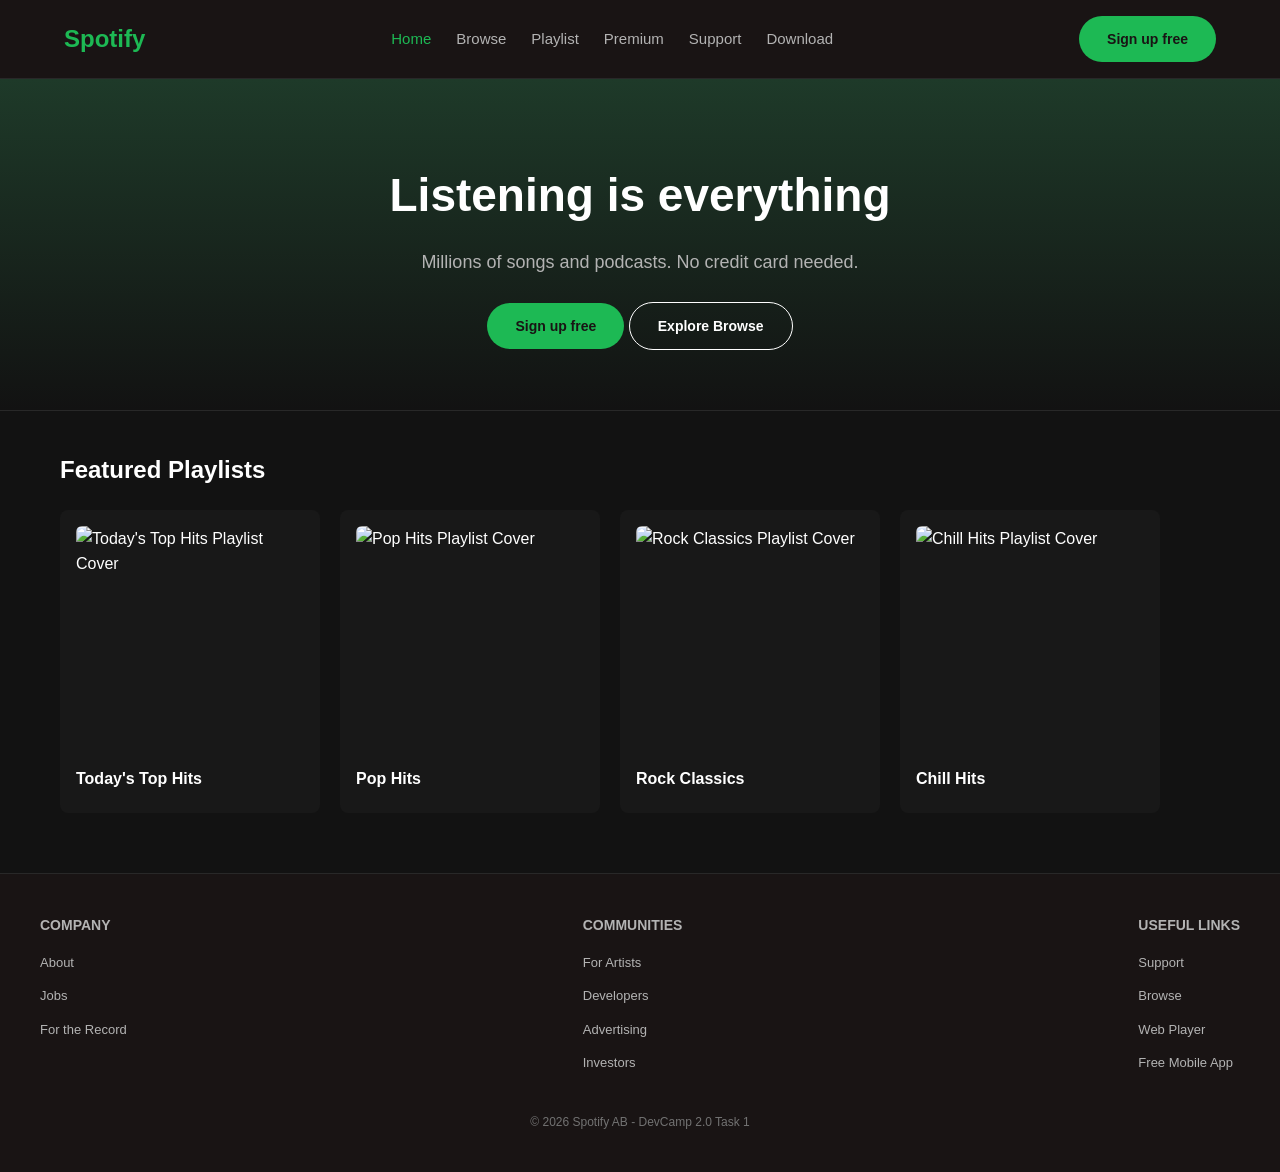
==== index.html @ ec140840 "My Spotify Clone Task 1" ====
<!DOCTYPE html>
<html lang="en">
<head>
  <meta charset="UTF-8">
  <meta name="viewport" content="width=device-width, initial-scale=1.0">
  <title>Spotify - Web Player (Home)</title>
  <link rel="stylesheet" href="style.css">
</head>
<body>

  <header>
    <nav class="navbar">
      <div class="logo">
        <a href="index.html">Spotify</a>
      </div>

      <ul class="nav-links">
        <li><a href="index.html" class="active">Home</a></li>
        <li><a href="browse.html">Browse</a></li>
        <li><a href="playlist.html">Playlist</a></li>
        <li><a href="#premium">Premium</a></li>
        <li><a href="#support">Support</a></li>
        <li><a href="#download">Download</a></li>
      </ul>

      <div class="nav-btn">
        <a href="login.html" class="btn btn-green">Sign up free</a>
      </div>
    </nav>
  </header>

  <main>
    <section id="hero">
      <h1>Listening is everything</h1>
      <p>Millions of songs and podcasts. No credit card needed.</p>
      <a href="login.html" class="btn btn-green">Sign up free</a>
      <a href="browse.html" class="btn btn-outline">Explore Browse</a>
    </section>

    <section class="section">
      <h2>Featured Playlists</h2>

      <div class="cards-container">
        <article class="card">
          <a href="playlist.html">
            <img src="images/top-hits.svg" alt="Today's Top Hits Playlist Cover">
            <h3>Today's Top Hits</h3>
          </a>
        </article>

        <article class="card">
          <a href="playlist.html">
            <img src="images/pop-hits.svg" alt="Pop Hits Playlist Cover">
            <h3>Pop Hits</h3>
          </a>
        </article>

        <article class="card">
          <a href="playlist.html">
            <img src="images/rock-classics.svg" alt="Rock Classics Playlist Cover">
            <h3>Rock Classics</h3>
          </a>
        </article>

        <article class="card">
          <a href="playlist.html">
            <img src="images/chill-hits.svg" alt="Chill Hits Playlist Cover">
            <h3>Chill Hits</h3>
          </a>
        </article>
      </div>
    </section>
  </main>

  <footer>
    <div class="footer-content">
      <div class="footer-column">
        <h4>Company</h4>
        <ul>
          <li><a href="#">About</a></li>
          <li><a href="#">Jobs</a></li>
          <li><a href="#">For the Record</a></li>
        </ul>
      </div>

      <div class="footer-column">
        <h4>Communities</h4>
        <ul>
          <li><a href="#">For Artists</a></li>
          <li><a href="#">Developers</a></li>
          <li><a href="#">Advertising</a></li>
          <li><a href="#">Investors</a></li>
        </ul>
      </div>

      <div class="footer-column">
        <h4>Useful Links</h4>
        <ul>
          <li><a href="#">Support</a></li>
          <li><a href="browse.html">Browse</a></li>
          <li><a href="playlist.html">Web Player</a></li>
          <li><a href="login.html">Free Mobile App</a></li>
        </ul>
      </div>
    </div>

    <p class="copyright">&copy; 2026 Spotify AB - DevCamp 2.0 Task 1</p>
  </footer>

</body>
</html>
---- style.css ----
/* ==========================================================================
   Spotify Website Clone - style.css
   DevCamp 2.0 - Task 1: Multi-Page Static Website (HTML & CSS Only)
   ========================================================================== */

* {
  margin: 0;
  padding: 0;
  box-sizing: border-box;
}

body {
  font-family: "Helvetica Neue", Arial, sans-serif;
  background-color: #121212;
  color: #ffffff;
  line-height: 1.6;
}

a {
  color: #ffffff;
  text-decoration: none;
  transition: 0.3s ease;
}

/* Button Classes */
.btn {
  display: inline-block;
  padding: 12px 28px;
  border-radius: 30px;
  font-size: 14px;
  font-weight: bold;
  text-align: center;
  border: none;
  cursor: pointer;
  transition: 0.3s ease;
}

.btn-green {
  background-color: #1DB954;
  color: #191414;
}

.btn-green:hover {
  background-color: #1ed760;
  transform: scale(1.05);
}

.btn-outline {
  background-color: transparent;
  color: #ffffff;
  border: 1px solid #ffffff;
}

.btn-outline:hover {
  background-color: #ffffff;
  color: #191414;
}

/* Navbar */
header {
  background-color: #191414;
  border-bottom: 1px solid #282828;
}

.navbar {
  display: flex;
  justify-content: space-between;
  align-items: center;
  padding: 16px 24px;
  max-width: 1200px;
  margin: 0 auto;
}

.logo a {
  font-size: 24px;
  font-weight: bold;
  color: #1DB954;
}

.nav-links {
  display: flex;
  list-style: none;
  gap: 25px;
}

.nav-links a {
  color: #b3b3b3;
  font-size: 15px;
  font-weight: 500;
}

.nav-links a:hover,
.nav-links a.active {
  color: #1DB954;
}

/* Hero Section */
#hero {
  background: linear-gradient(180deg, #1e3a29 0%, #121212 100%);
  text-align: center;
  padding: 80px 20px 60px;
  border-bottom: 1px solid #282828;
}

#hero h1 {
  font-size: 46px;
  margin-bottom: 15px;
}

#hero p {
  font-size: 18px;
  color: #b3b3b3;
  margin-bottom: 25px;
}

/* Section & Cards */
.section {
  max-width: 1200px;
  margin: 40px auto;
  padding: 0 20px;
}

.section h2 {
  font-size: 24px;
  margin-bottom: 20px;
}

.cards-container {
  display: flex;
  flex-wrap: wrap;
  gap: 20px;
}

.card {
  background-color: #181818;
  padding: 16px;
  border-radius: 8px;
  flex: 1 1 200px;
  max-width: 260px;
  transition: 0.3s;
}

.card:hover {
  background-color: #282828;
  transform: translateY(-5px);
}

.card img {
  width: 100%;
  aspect-ratio: 1 / 1;
  border-radius: 6px;
  margin-bottom: 12px;
  object-fit: cover;
  display: block;
}

.card h3 {
  font-size: 16px;
  margin-bottom: 6px;
  color: #ffffff;
}

/* Browse Page */
.browse-heading {
  font-size: 32px;
  margin-bottom: 25px;
}

.genre-grid {
  display: flex;
  flex-wrap: wrap;
  gap: 20px;
}

.genre-card {
  position: relative;
  overflow: hidden;
  flex: 1 1 220px;
  height: 140px;
  padding: 20px;
  border-radius: 8px;
  color: #ffffff;
  font-size: 22px;
  font-weight: bold;
  display: block;
  transition: 0.3s ease;
}

.genre-card img {
  position: absolute;
  right: -8px;
  bottom: -8px;
  width: 72px;
  height: 72px;
  border-radius: 6px;
  transform: rotate(25deg);
  box-shadow: 0 4px 10px rgba(0, 0, 0, 0.4);
  transition: 0.3s ease;
  pointer-events: none;
}

.genre-card:hover {
  transform: scale(1.03);
}

.genre-card:hover img {
  transform: rotate(20deg) scale(1.08);
}

.pop { background-color: #8c1932; }
.hiphop { background-color: #bc5900; }
.chill { background-color: #27856a; }
.workout { background-color: #148a08; }

/* Playlist Details */
.playlist-header {
  display: flex;
  gap: 30px;
  align-items: flex-end;
  background-color: #1e3a29;
  padding: 40px 30px;
  border-radius: 8px 8px 0 0;
  margin-bottom: 25px;
}

.playlist-cover {
  width: 190px;
  height: 190px;
  border-radius: 6px;
  box-shadow: 0 4px 20px rgba(0, 0, 0, 0.6);
  object-fit: cover;
  display: block;
}

#playlist-info h1 {
  font-size: 38px;
  margin-bottom: 10px;
}

#playlist-info p {
  color: #b3b3b3;
  margin-bottom: 8px;
}

.play-btn {
  width: 56px;
  height: 56px;
  border-radius: 50%;
  background-color: #1DB954;
  color: #191414;
  font-size: 22px;
  border: none;
  cursor: pointer;
  display: flex;
  align-items: center;
  justify-content: center;
  margin: 15px 0 25px 0;
  transition: 0.3s ease;
}

.play-btn:hover {
  background-color: #1ed760;
  transform: scale(1.08);
}

.track-table {
  width: 100%;
  border-collapse: collapse;
  text-align: left;
}

.track-table th {
  color: #b3b3b3;
  border-bottom: 1px solid #282828;
  padding: 12px;
  font-size: 14px;
}

.track-table td {
  padding: 14px 12px;
  border-bottom: 1px solid #1f1f1f;
  color: #b3b3b3;
}

.track-table tr:hover td {
  background-color: #282828;
  color: #ffffff;
}

.track-title {
  color: #ffffff;
  font-weight: bold;
}

/* Login Form */
#login-box {
  max-width: 420px;
  margin: 60px auto;
  background-color: #181818;
  padding: 40px 30px;
  border-radius: 10px;
  text-align: center;
  border: 1px solid #282828;
}

#login-box h1 {
  margin-bottom: 25px;
  font-size: 26px;
}

.form-group {
  margin-bottom: 20px;
  text-align: left;
}

.form-group label {
  display: block;
  margin-bottom: 8px;
  font-size: 14px;
  color: #b3b3b3;
}

.form-group input {
  width: 100%;
  padding: 12px;
  border-radius: 4px;
  border: 1px solid #404040;
  background-color: #121212;
  color: #ffffff;
  font-size: 14px;
  outline: none;
}

.form-group input:focus {
  border-color: #1DB954;
}

.btn-block {
  width: 100%;
  margin-top: 10px;
}

/* Footer */
footer {
  background-color: #191414;
  padding: 40px 20px;
  margin-top: 60px;
  border-top: 1px solid #282828;
}

.footer-content {
  max-width: 1200px;
  margin: 0 auto;
  display: flex;
  justify-content: space-between;
  flex-wrap: wrap;
  gap: 20px;
}

.footer-column h4 {
  color: #b3b3b3;
  margin-bottom: 12px;
  font-size: 14px;
  text-transform: uppercase;
}

.footer-column ul {
  list-style: none;
}

.footer-column li {
  margin-bottom: 8px;
}

.footer-column a {
  color: #b3b3b3;
  font-size: 13px;
}

.footer-column a:hover {
  color: #ffffff;
  text-decoration: underline;
}

.copyright {
  text-align: center;
  color: #727272;
  font-size: 12px;
  margin-top: 30px;
}
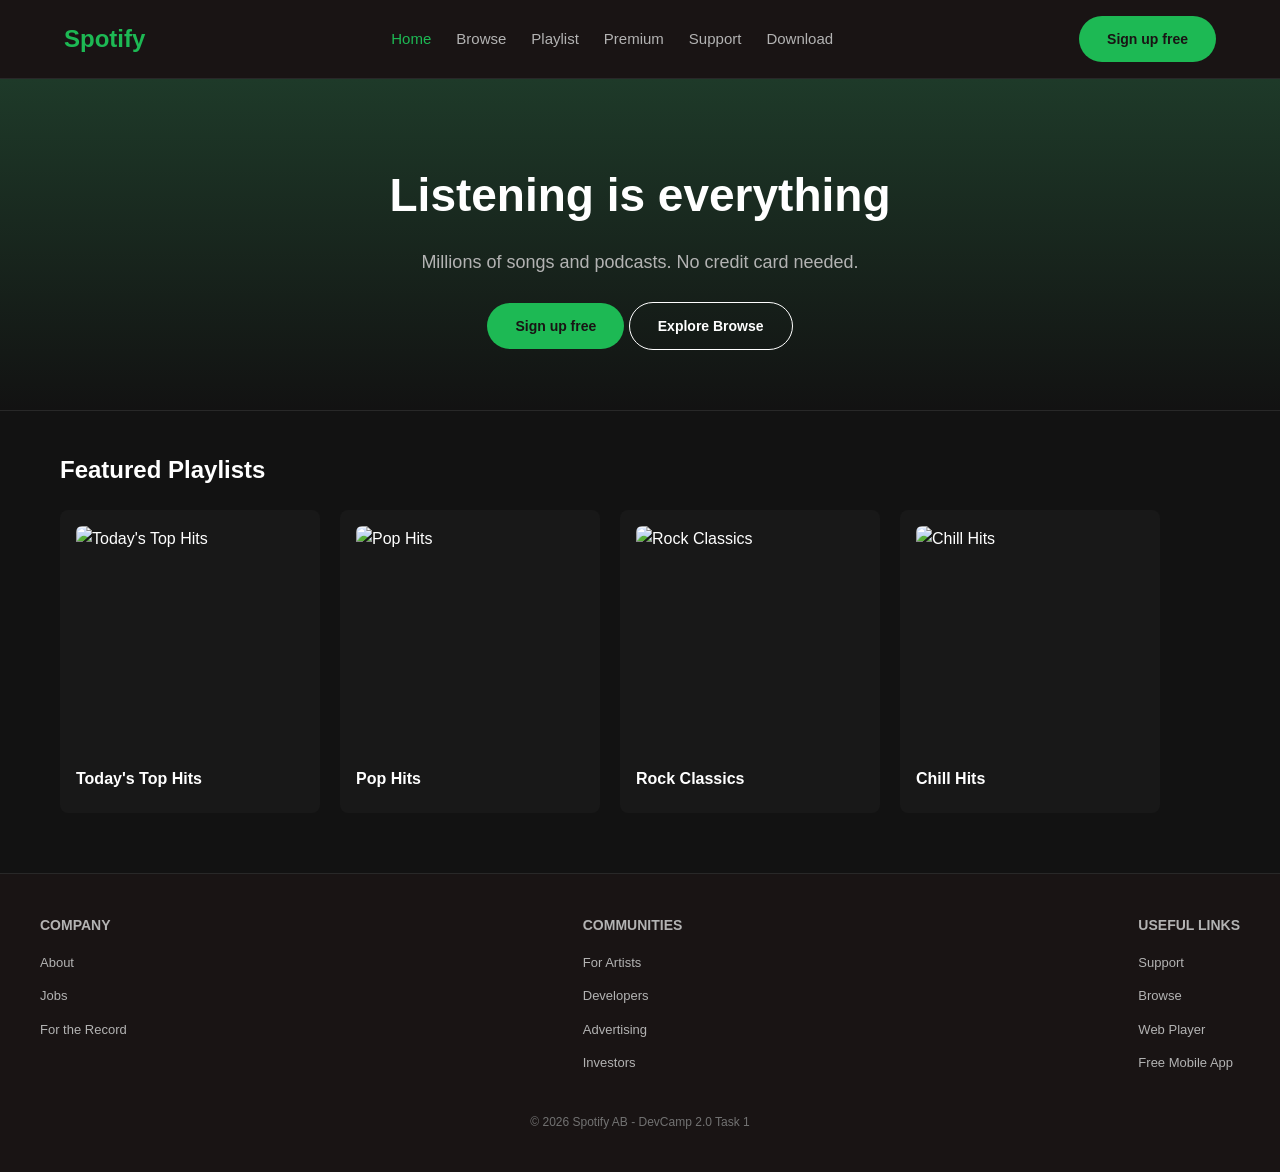
==== commit ba0c23d9: "Update index.html" ====
--- a/index.html
+++ b/index.html
@@ -41,30 +41,34 @@
       <h2>Featured Playlists</h2>
 
       <div class="cards-container">
+        <!-- Playlist Card 1 -->
         <article class="card">
           <a href="playlist.html">
-            <img src="images/top-hits.svg" alt="Today's Top Hits Playlist Cover">
+            <img src="https://images.unsplash.com/photo-1514525253161-7a46d19cd819?w=400&h=400&fit=crop" alt="Today's Top Hits">
             <h3>Today's Top Hits</h3>
           </a>
         </article>
 
+        <!-- Playlist Card 2 -->
         <article class="card">
           <a href="playlist.html">
-            <img src="images/pop-hits.svg" alt="Pop Hits Playlist Cover">
+            <img src="https://images.unsplash.com/photo-1470225620780-dba8ba36b745?w=400&h=400&fit=crop" alt="Pop Hits">
             <h3>Pop Hits</h3>
           </a>
         </article>
 
+        <!-- Playlist Card 3 -->
         <article class="card">
           <a href="playlist.html">
-            <img src="images/rock-classics.svg" alt="Rock Classics Playlist Cover">
+            <img src="https://images.unsplash.com/photo-1498038432885-c6f3f1b912ee?w=400&h=400&fit=crop" alt="Rock Classics">
             <h3>Rock Classics</h3>
           </a>
         </article>
 
+        <!-- Playlist Card 4 -->
         <article class="card">
           <a href="playlist.html">
-            <img src="images/chill-hits.svg" alt="Chill Hits Playlist Cover">
+            <img src="https://images.unsplash.com/photo-1518609878373-06d740f60d8b?w=400&h=400&fit=crop" alt="Chill Hits">
             <h3>Chill Hits</h3>
           </a>
         </article>
@@ -108,4 +112,4 @@
   </footer>
 
 </body>
-</html>+</html>
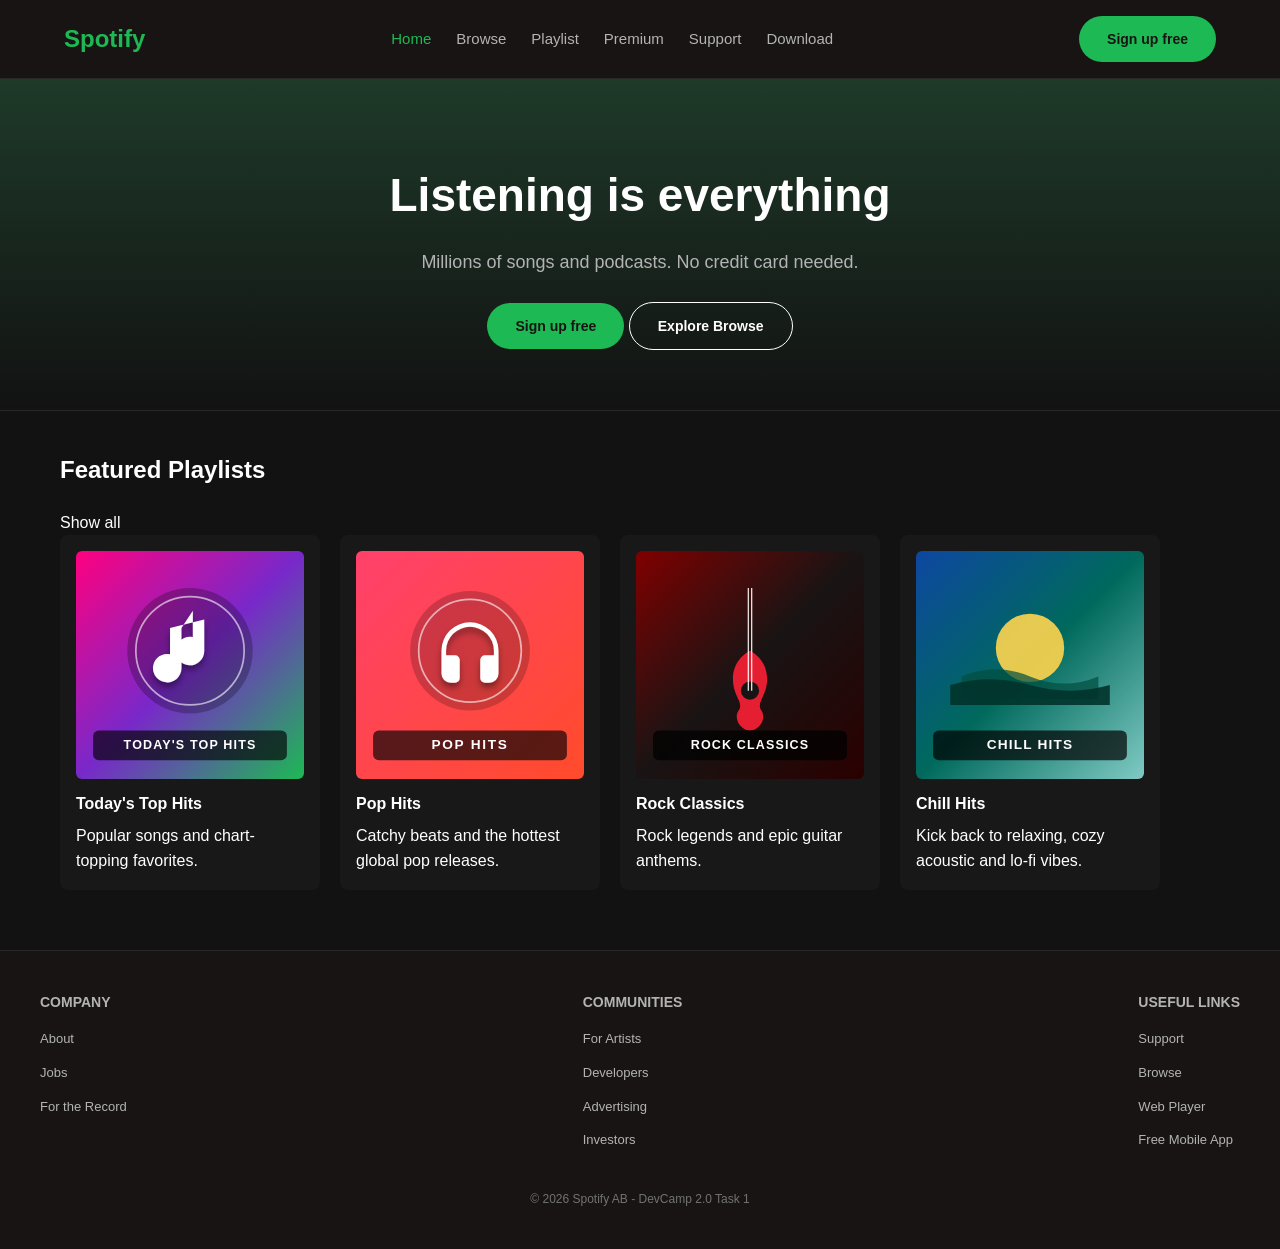
==== commit 222b059d: "Update index.html" ====
--- a/index.html
+++ b/index.html
@@ -4,16 +4,23 @@
   <meta charset="UTF-8">
   <meta name="viewport" content="width=device-width, initial-scale=1.0">
   <title>Spotify - Web Player (Home)</title>
+  <!-- External stylesheet (not inline or internal) -->
   <link rel="stylesheet" href="style.css">
 </head>
 <body>
 
+  <!-- ======================================================================
+       SEMANTIC TAG: <header> & <nav>
+       Navbar: Logo + Home, Browse, Playlist, Premium, Support, Download
+       ====================================================================== -->
   <header>
     <nav class="navbar">
+      <!-- Spotify Logo linking to Home -->
       <div class="logo">
         <a href="index.html">Spotify</a>
       </div>
 
+      <!-- Navigation Links -->
       <ul class="nav-links">
         <li><a href="index.html" class="active">Home</a></li>
         <li><a href="browse.html">Browse</a></li>
@@ -23,59 +30,91 @@
         <li><a href="#download">Download</a></li>
       </ul>
 
+      <!-- Sign up button linking to optional login/signup page -->
       <div class="nav-btn">
         <a href="login.html" class="btn btn-green">Sign up free</a>
       </div>
     </nav>
   </header>
 
+  <!-- ======================================================================
+       SEMANTIC TAG: <main>
+       Main page content starts here
+       ====================================================================== -->
   <main>
+
+    <!-- HERO SECTION (ID selector requirement: #hero)
+         Heading + subtext + call-to-action buttons -->
     <section id="hero">
       <h1>Listening is everything</h1>
       <p>Millions of songs and podcasts. No credit card needed.</p>
-      <a href="login.html" class="btn btn-green">Sign up free</a>
-      <a href="browse.html" class="btn btn-outline">Explore Browse</a>
+      <div class="hero-actions">
+        <a href="login.html" class="btn btn-green">Sign up free</a>
+        <a href="browse.html" class="btn btn-outline">Explore Browse</a>
+      </div>
     </section>
 
+    <!-- FEATURED PLAYLISTS SECTION
+         Row of featured playlist cards using local images from images/ folder -->
     <section class="section">
-      <h2>Featured Playlists</h2>
+      <div class="section-header">
+        <h2>Featured Playlists</h2>
+        <a href="browse.html" class="see-all-link">Show all</a>
+      </div>
 
       <div class="cards-container">
-        <!-- Playlist Card 1 -->
+        <!-- Playlist Card 1: Today's Top Hits -->
         <article class="card">
           <a href="playlist.html">
-            <img src="https://images.unsplash.com/photo-1514525253161-7a46d19cd819?w=400&h=400&fit=crop" alt="Today's Top Hits">
+            <div class="card-img-wrap">
+              <img src="images/top-hits.svg" alt="Today's Top Hits Playlist Cover">
+            </div>
             <h3>Today's Top Hits</h3>
+            <p>Popular songs and chart-topping favorites.</p>
           </a>
         </article>
 
-        <!-- Playlist Card 2 -->
+        <!-- Playlist Card 2: Pop Hits -->
         <article class="card">
           <a href="playlist.html">
-            <img src="https://images.unsplash.com/photo-1470225620780-dba8ba36b745?w=400&h=400&fit=crop" alt="Pop Hits">
+            <div class="card-img-wrap">
+              <img src="images/pop-hits.svg" alt="Pop Hits Playlist Cover">
+            </div>
             <h3>Pop Hits</h3>
+            <p>Catchy beats and the hottest global pop releases.</p>
           </a>
         </article>
 
-        <!-- Playlist Card 3 -->
+        <!-- Playlist Card 3: Rock Classics -->
         <article class="card">
           <a href="playlist.html">
-            <img src="https://images.unsplash.com/photo-1498038432885-c6f3f1b912ee?w=400&h=400&fit=crop" alt="Rock Classics">
+            <div class="card-img-wrap">
+              <img src="images/rock-classics.svg" alt="Rock Classics Playlist Cover">
+            </div>
             <h3>Rock Classics</h3>
+            <p>Rock legends and epic guitar anthems.</p>
           </a>
         </article>
 
-        <!-- Playlist Card 4 -->
+        <!-- Playlist Card 4: Chill Hits -->
         <article class="card">
           <a href="playlist.html">
-            <img src="https://images.unsplash.com/photo-1518609878373-06d740f60d8b?w=400&h=400&fit=crop" alt="Chill Hits">
+            <div class="card-img-wrap">
+              <img src="images/chill-hits.svg" alt="Chill Hits Playlist Cover">
+            </div>
             <h3>Chill Hits</h3>
+            <p>Kick back to relaxing, cozy acoustic and lo-fi vibes.</p>
           </a>
         </article>
       </div>
     </section>
+
   </main>
 
+  <!-- ======================================================================
+       SEMANTIC TAG: <footer>
+       Footer with grouped links & copyright
+       ====================================================================== -->
   <footer>
     <div class="footer-content">
       <div class="footer-column">
@@ -113,3 +152,4 @@
 
 </body>
 </html>
+
